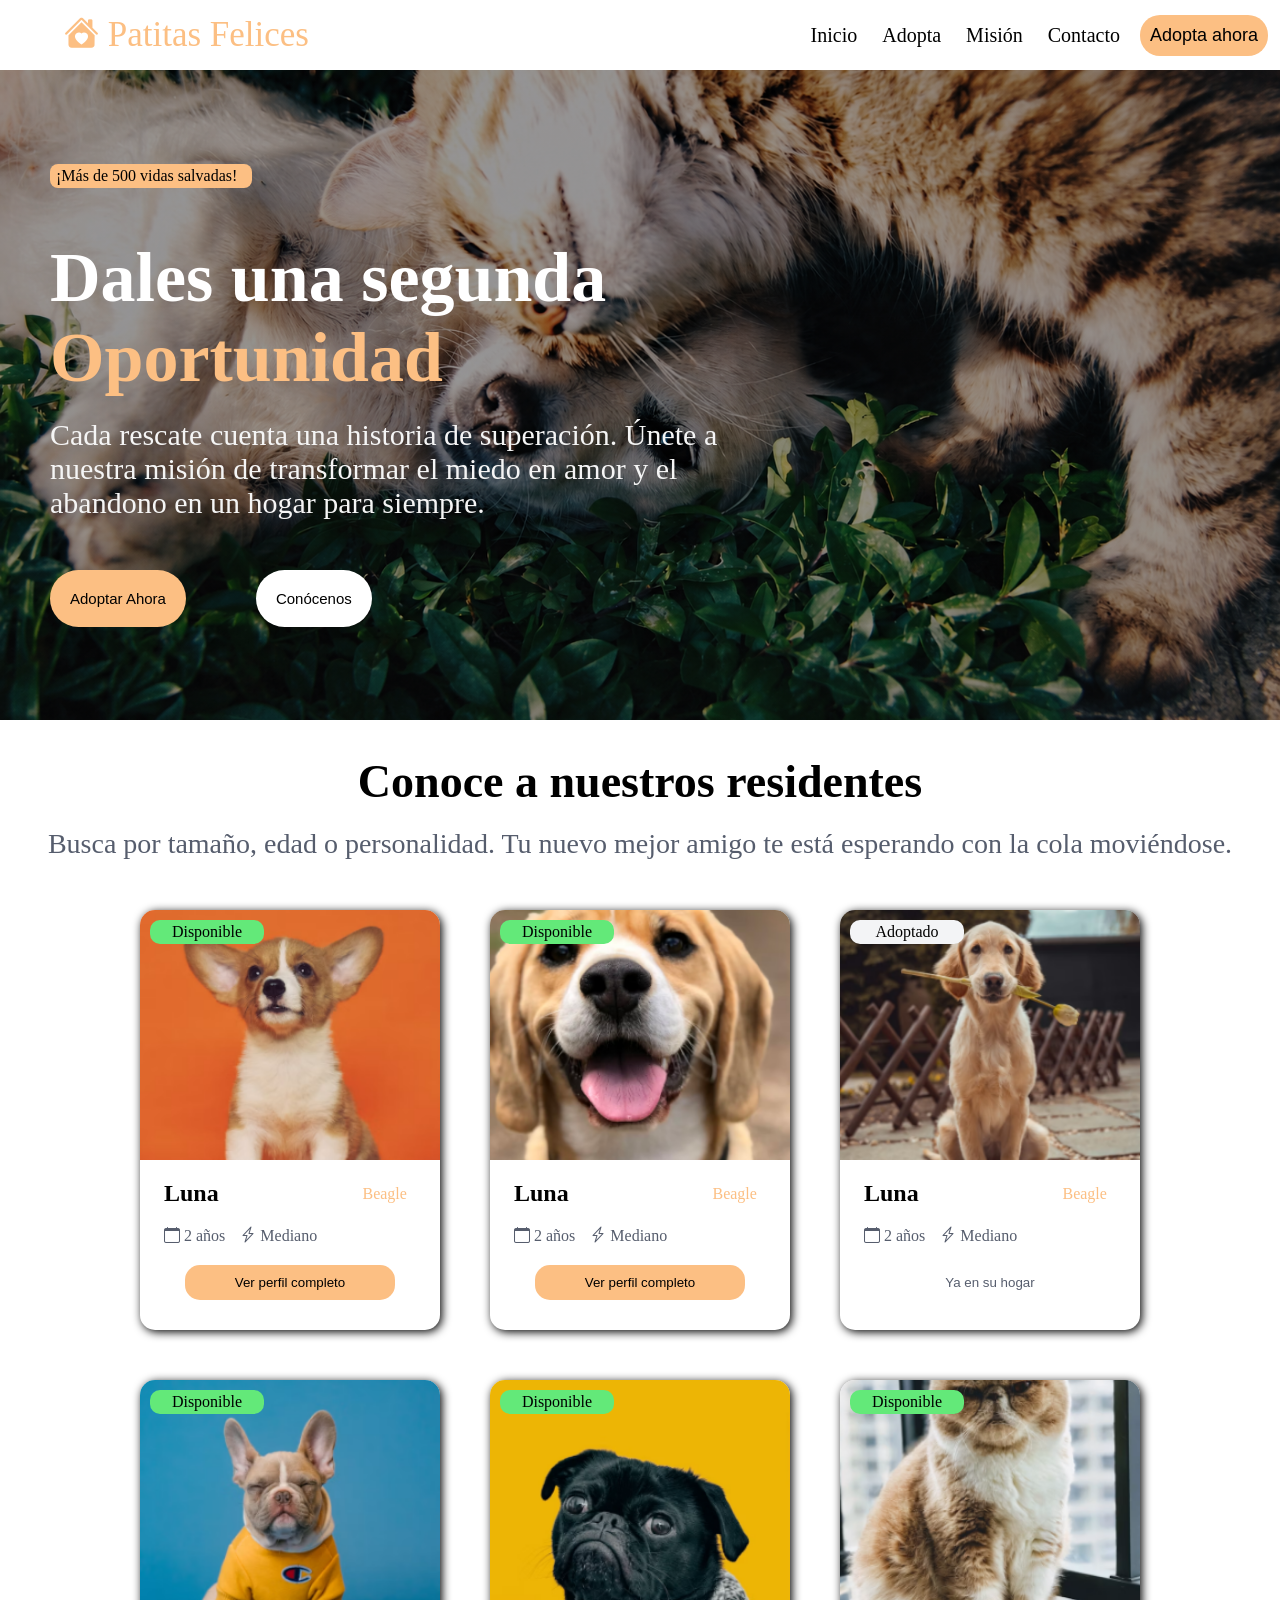
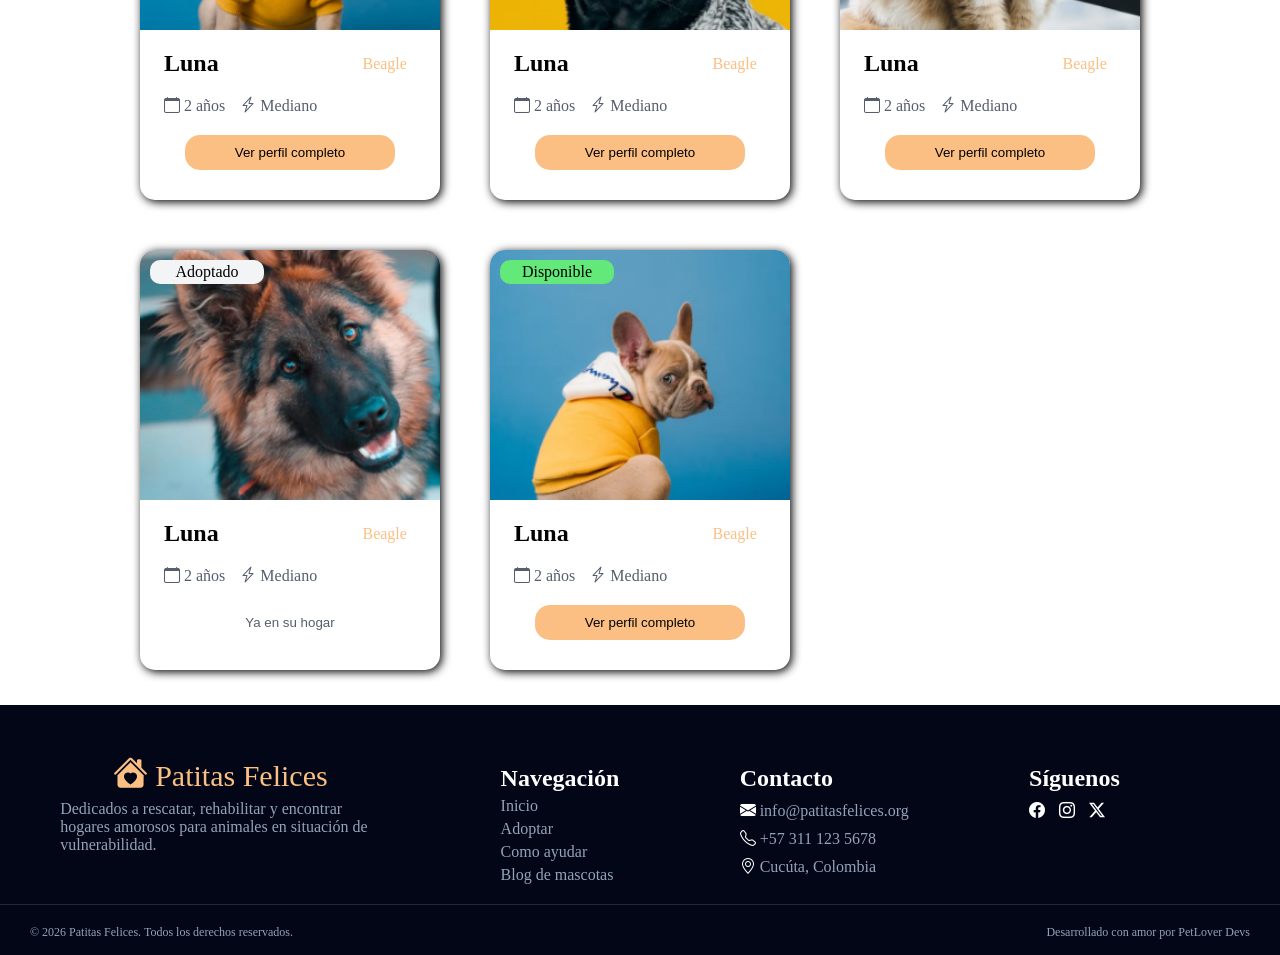
==== adopcion.html @ 18aea424 "Pagina Perfil Responsive" ====
<!DOCTYPE html>
<html lang="en">

<head>
    <meta charset="UTF-8">
    <meta name="viewport" content="width=device-width, initial-scale=1.0">
    <link rel="stylesheet" href="https://cdn.jsdelivr.net/npm/bootstrap-icons@1.13.1/font/bootstrap-icons.min.css">
    <link rel="stylesheet" href="/css/style.css">
    <title>Document</title>
</head>

<body>
    <header>
        <div class="titulo-nav">
            <i class="bi bi-house-heart-fill icon-nav"></i>
            Patitas Felices
        </div>
        <nav class="nav">

            <div class="enlaces-nav">
                <a href="index.html">Inicio</a>
                <a href="adopcion.html">Adopta</a>
                <a href="mision.html#mision">Misión</a>
                <a href="#">Contacto</a>
            </div>

            <a href="adopcion.html" class="btn-nav-a"><button class="btn-nav">Adopta ahora</button></a>
        </nav>

    </header>
    <div class="fondo-nav"></div>
    <main>
        <div class="img">
            <p class="p-1">¡Más de 500 vidas salvadas!</p>
            <h2 class="h2-1">Dales una segunda</h2>
            <h2 class="h2-2">Oportunidad</h2>
            <p class="p-2">
                Cada rescate cuenta una historia de superación. Únete a nuestra misión
                de transformar el miedo en amor y el abandono en un hogar para
                siempre.
            </p>
            <div class="cont-btn-main">
                <a href="adopcion.html"><button class="btn-1">Adoptar Ahora</button></a>
                <a href=""><button class="btn-2">Conócenos</button></a>
            </div>
        </div>
        <section class="cont-adopcion">
            <h2>Conoce a nuestros residentes</h2>
            <p>Busca por tamaño, edad o personalidad. Tu nuevo mejor amigo te está esperando con la cola moviéndose.</p>
            <div class="tarjetas-animales">

                <div class="tarjeta-animal">
                    <div class="img-adop-1 img-adop">
                        <p>Disponible</p>
                    </div>
                    <span class="tarjeta-titulo">
                        <h2>Luna</h2>
                        <p>Beagle</p>
                    </span>
                    <span class="tarjeta-descripcion">
                        <p><i class="bi bi-calendar"></i> 2 años</p>
                        <p><i class="bi bi-lightning-charge"></i> Mediano</p>
                    </span>
                    <a href="perfil.html#perfil"><button>Ver perfil completo</button></a>
                </div>
                <div class="tarjeta-animal">
                    <div class="img-adop-2 img-adop">
                        <p>Disponible</p>
                    </div>
                    <span class="tarjeta-titulo">
                        <h2>Luna</h2>
                        <p>Beagle</p>
                    </span>
                    <span class="tarjeta-descripcion">
                        <p><i class="bi bi-calendar"></i> 2 años</p>
                        <p><i class="bi bi-lightning-charge"></i> Mediano</p>
                    </span>
                    <a href="perfil.html#perfil"><button>Ver perfil completo</button></a>

                </div>
                <div class="tarjeta-animal">
                    <div class="img-adop-3 img-adop">
                        <p>Adoptado</p>
                    </div>
                    <span class="tarjeta-titulo">
                        <h2>Luna</h2>
                        <p>Beagle</p>
                    </span>
                    <span class="tarjeta-descripcion">
                        <p><i class="bi bi-calendar"></i> 2 años</p>
                        <p><i class="bi bi-lightning-charge"></i> Mediano</p>
                    </span>
                    <button class="tarjeta-adop">Ya en su hogar</button>
                </div>
                <div class="tarjeta-animal">
                    <div class="img-adop-4 img-adop">
                        <p>Disponible</p>
                    </div>
                    <span class="tarjeta-titulo">
                        <h2>Luna</h2>
                        <p>Beagle</p>
                    </span>
                    <span class="tarjeta-descripcion">
                        <p><i class="bi bi-calendar"></i> 2 años</p>
                        <p><i class="bi bi-lightning-charge"></i> Mediano</p>
                    </span>
                    <a href="perfil.html#perfil"><button>Ver perfil completo</button></a>
                </div>
                <div class="tarjeta-animal">
                    <div class="img-adop-5 img-adop">
                        <p>Disponible</p>
                    </div>
                    <span class="tarjeta-titulo">
                        <h2>Luna</h2>
                        <p>Beagle</p>
                    </span>
                    <span class="tarjeta-descripcion">
                        <p><i class="bi bi-calendar"></i> 2 años</p>
                        <p><i class="bi bi-lightning-charge"></i> Mediano</p>
                    </span>
                    <a href="perfil.html#perfil"><button>Ver perfil completo</button></a>
                </div>
                <div class="tarjeta-animal">
                    <div class="img-adop-6 img-adop">
                        <p>Disponible</p>
                    </div>
                    <span class="tarjeta-titulo">
                        <h2>Luna</h2>
                        <p>Beagle</p>
                    </span>
                    <span class="tarjeta-descripcion">
                        <p><i class="bi bi-calendar"></i> 2 años</p>
                        <p><i class="bi bi-lightning-charge"></i> Mediano</p>
                    </span>
                    <a href="perfil.html#perfil"><button>Ver perfil completo</button></a>
                </div>
                <div class="tarjeta-animal">
                    <div class="img-adop-7 img-adop">
                        <p>Adoptado</p>
                    </div>
                    <span class="tarjeta-titulo">
                        <h2>Luna</h2>
                        <p>Beagle</p>
                    </span>
                    <span class="tarjeta-descripcion">
                        <p><i class="bi bi-calendar"></i> 2 años</p>
                        <p><i class="bi bi-lightning-charge"></i> Mediano</p>
                    </span>
                    <button class="tarjeta-adop">Ya en su hogar</button>
                </div>
                <div class="tarjeta-animal">
                    <div class="img-adop-8 img-adop">
                        <p>Disponible</p>
                    </div>
                    <span class="tarjeta-titulo">
                        <h2>Luna</h2>
                        <p>Beagle</p>
                    </span>
                    <span class="tarjeta-descripcion">
                        <p><i class="bi bi-calendar"></i> 2 años</p>
                        <p><i class="bi bi-lightning-charge"></i> Mediano</p>
                    </span>
                    <a href="perfil.html#perfil"><button>Ver perfil completo</button></a>
                </div>

            </div>
        </section>
    </main>
    <footer>

        <div class="cont-principal">

            <div class="cont-logo">
                <span><i class="bi bi-house-heart-fill icon-nav"></i> Patitas
                    Felices</span>
                <p>
                    Dedicados a rescatar, rehabilitar y encontrar hogares amorosos para
                    animales en situación de vulnerabilidad.
                </p>
            </div>

            <div class="cont-nav">
                <h2>Navegación</h2>
                <a href="">Inicio</a>
                <a href="">Adoptar</a>
                <a href="">Como ayudar</a>
                <a href="">Blog de mascotas</a>
            </div>

            <div class="cont-contacto">
                <h2>Contacto</h2>
                <span><i class="bi bi-envelope-fill icon-redes"></i>
                    info@patitasfelices.org</span>
                <span><i class="bi bi-telephone icon-redes"></i> +57 311 123 5678</span>
                <span><i class="bi bi-geo-alt icon-redes"></i> Cucúta, Colombia</span>
            </div>

            <div class="cont-redes">
                <h2>Síguenos</h2>
                <span>
                    <a href="#"><i class="bi bi-facebook icon-redes"></i></a>
                    <a href="#"><i class="bi bi-instagram icon-redes"></i></a>
                    <a href="#"><i class="bi bi-twitter-x icon-redes"></i></a>
                </span>
            </div>

        </div>

        <hr />

        <div class="cont-derechAutor">
            <span>© 2026 Patitas Felices. Todos los derechos reservados.</span>
            <span>Desarrollado con amor por PetLover Devs</span>
        </div>

    </footer>
    <div class="fondo-nav-cel"></div>
</body>

</html>
---- css/style.css ----
* {
    margin: 0;
    padding: 0;
}

body {
    background-color: white
}

hr {
    border: none;
    height: 1px;
    background-color: #1E293B;
}

button,
a {
    cursor: pointer;
    text-decoration: none;
}

.fondo-nav {
    background-color: white;
    height: 70px;
    width: 100%;
}

header {
    width: 100%;
    height: 70px;
    background-color: rgba(255, 255, 255, 0.5);
    display: flex;
    align-items: center;
    position: fixed;
    justify-content: space-between;
    z-index: 100;
}

.nav {

    display: flex;
    width: 50%;
    height: 70px;
    align-items: center;
    justify-content: flex-end;
    gap: 15px;
}

.btn-nav-a {
    width: 140px;
}

.btn-nav {
    background-color: #FCBF83;
    border-radius: 20px;
    padding: 10px 10px;
    border: none;
    margin-right: 5%;
    font-size: 18px;
}

.btn-nav:hover {
    transform: scale(0.9);
    color: white;
    box-shadow: 0 3px 5px gray;
}

.icon-nav {
    color: #FCBF83;
    font-size: 35px;
}

.titulo-nav {
    color: #FCBF83;
    font-size: 35px;
    margin-left: 5%;
}

.enlaces-nav {
    display: flex;
    gap: 15px;
}

.enlaces-nav a {
    text-decoration: none;
    font-size: 20px;
    color: black;
    padding: 3px 5px;

}

.enlaces-nav a:hover {
    background-color: #FCBF83;
    border-radius: 20px;
    padding: 3px 5px;


}

.img {
    width: 100%;
    height: 650px;

    background:
        linear-gradient(rgba(0, 0, 0, 0.4), rgba(0, 0, 0, 0.4)),
        url("/img/img-fondo1.png");
    background-size: cover;
    background-repeat: no-repeat;
    background-position: center;
    display: flex;
    flex-direction: column;
    justify-content: center;
}

.img p,
.img h2 {
    margin-left: 50px;
}

.img .p-1 {
    background-color: #FCBF83;
    max-width: 190px;
    border-radius: 8px;
    padding: 3px 6px;
    margin-bottom: 50px;
}

.img .p-2 {
    max-width: 700px;
    color: whitesmoke;
    font-size: 30px;
}

.img h2 {
    color: white;
    font-size: 70px;
}


.img .h2-2 {
    color: #FCBF83;
    margin-bottom: 20px;
}

.cont-btn-main {
    margin-top: 50px;
    display: flex;
    gap: 70px;
    margin-left: 50px;
}

.img button {
    display: inline;
    max-width: 150px;
    background-color: #FCBF83;
    border: none;
    border-radius: 30px;
    padding: 20px 20px;
    font-size: 15px;
}

.img button:hover {
    transform: scale(1.1);
    box-shadow: 0 4px 2px white;
}

.img .btn-2 {
    background-color: white;
}

.img .btn-2:hover {
    box-shadow: 0 4px 2px #FCBF83;
}

footer {
    width: 100%;
    background-color: #020617;
}

.cont-principal .cont-nav {
    display: flex;
    align-items: center;
    flex-direction: column;
    align-items: flex-start;
    gap: 5px;
    margin-bottom: 20px;
}

.cont-nav a {
    color: white;
}

footer .cont-principal {
    width: 100%;
    color: white;
    display: flex;
    justify-content: space-around;
    align-items: baseline;
}

.cont-logo {
    width: 25%;
    margin-top: 50px;
    display: flex;
    flex-direction: column;
    gap: 5px;
}

.cont-logo p,
.cont-nav a,
.cont-contacto span {
    color: #94A3B8;
}

.cont-logo span {
    color: #FCBF83;
    font-size: 30px;
    align-self: center;
}

.cont-contacto {
    display: flex;
    flex-direction: column;
    gap: 10px;
}

.cont-redes {
    margin-right: 100px;
    display: flex;
    flex-direction: column;
    gap: 10px;
}

.cont-redes span a {
    margin-right: 10px;
}

.icon-redes {
    color: white;
}

.cont-derechAutor {
    width: 100%;
    height: 50px;
    color: white;
    display: flex;
    justify-content: space-between;
    flex-wrap: wrap;

}

.cont-derechAutor span {
    margin: 20px 30px;
    font-size: 12px;
    color: #94A3B8;
}

.cont-destacadas {
    background-color: white;
}

.cont-destacadas .titulo-principal,
.cont-destacadas .parrafo-principal {
    text-align: center;
    padding-top: 50px;
}

.cont-destacadas .titulo-principal {
    font-size: 46px;
}

.cont-destacadas .parrafo-principal {
    max-width: 718px;
    margin: 0 auto;
    font-size: 28px;
    line-height: 28px;
    color: #565D6DFF;
}

.cont-tarjetas {
    margin-top: 100px;
    width: 100%;
    min-height: 500px;
    display: flex;
    flex-direction: row;
    justify-content: space-around;
    flex-wrap: wrap;
    row-gap: 40px;
    padding-bottom: 50px;
}

.tarjeta {
    display: flex;
    flex-direction: column;
    justify-content: center;
    align-items: flex;
    width: 300px;
    height: 400px;
    background-color: white;
    padding: 0 20px;
    border-radius: 15px;
    box-shadow: 2px 2px 10px black;
    row-gap: 30px;

}

.tarjeta:hover {
    transform: scale(0.95);
}

.tarjeta h2 {
    font-size: 30px;
}

.tarjeta p {
    font-size: 20px;
    color: #565D6DFF;
}

.tarjeta span {
    display: flex;
    align-items: center;
    justify-content: center;
    width: 60px;
    height: 60px;
    border-radius: 10px;
    background-color: #FFF7F0FF;
}

.tarjeta span i {
    font-size: 40px;
}

.cont-img {
    display: flex;
    flex-direction: column;
    gap: 20px;
    height: 570px;
}

.cont-imgs {
    width: 100%;
    height: 600px;
    display: flex;
    flex-direction: row;
    justify-content: center;
    align-items: center;
    gap: 30px;
}

.cont-carrusel .img-4 {
    width: 275px;
    height: 570px;
    background-image: url("/img/img-dog4.png");
    background-size: cover;
    background-repeat: no-repeat;
    background-position: center;
    border-radius: 10px;
}

.cont-carrusel {
    display: flex;
    flex-direction: column;
    justify-content: center;
    align-items: center;
    gap: 20px;
    background-color: whitesmoke;
    padding-bottom: 50px;
}

.cont-carrusel h2 {
    padding-top: 30px;
    font-size: 46px;
    text-align: center;
}

.cont-carrusel p {
    font-size: 28px;
    color: #565D6DFF;
    text-align: center;
}

.cont-carrusel .img-1 {
    width: 275px;
    height: 570px;
    background-image: url("/img/img-dog1.jpg");
    background-size: cover;
    background-repeat: no-repeat;
    background-position: center;
    border-radius: 10px;
}

.cont-carrusel .img-2 {
    width: 275px;
    height: 275px;
    animation: carrusel-img2 5s linear infinite;
    animation-direction: alternate;
    background-repeat: no-repeat;
    border-radius: 10px;
}

.cont-carrusel .img-3 {
    width: 275px;
    height: 275px;
    animation: carrusel-img3 5s linear infinite;
    animation-direction: alternate;
    background-repeat: no-repeat;
    border-radius: 10px;
}

.testimonios {
    width: 100%;
    background-color: white;
    padding: 40px 0;
    display: flex;
    justify-content: space-around;
    align-items: baseline;
    flex-wrap: wrap;
    gap: 20px;
}

.cont-tarjeta-test {
    width: 371px;
    height: 283px;
    padding: 20px;
    display: flex;
    flex-direction: column;
    align-items: flex-start;
    background-color: #FFF7F080;
    border-radius: 16px;
    gap: 55px;
}

.cont-tarjeta-test:hover {
    transform: scale(0.98);
    box-shadow: 2px 2px 10px black;
}

.cont-tarjeta-test p,
.cont-principal-test p {
    font-size: 20px;
    color: #565D6DFF;
}

.cont-principal-test h2 {
    font-size: 40px;
}

.cont-principal-test {
    width: 371px;
    height: 283px;
    margin-left: 20px;
    display: flex;
    flex-direction: column;
    align-items: flex-start;
    gap: 15px;
}

.cont-persona {
    display: flex;
    align-items: center;
}

.cont-persona h4 {
    font-size: 20px;
}

.cont-persona p {
    font-size: 15px;
}

.cont-mision-vision {
    padding: 50px 0;
    width: 100%;
    display: flex;
    justify-content: space-evenly;
    background-color: white;
}

.cont-mision-vision .cont-contenido {
    width: 550px;
}

.cont-mision-vision .cont-contenido h2 {
    font-size: 48px;
}

.cont-mision-vision .cont-contenido span h3 {
    display: inline;
    padding-left: 20px;
    font-size: 25px;
}

.cont-mision-vision .cont-contenido p {
    max-width: 450px;
    padding-left: 38px;
    color: #565D6D;
    font-size: 18px;
}

.cont-img-principal {
    width: 525px;
    height: 465px;
    background-image: url("/img/img-mision.png");
    background-repeat: no-repeat;
    background-position: center;
    border-radius: 15px;

}

.check-circle {
    color: #FCBF83;
}

.cont-mision-vision .cont-contenido {
    display: flex;
    flex-direction: column;
    gap: 15px;
}

.nav-cel {
    display: none;
}

.cont-adopcion {
    padding: 35px 0;
    width: 100%;
    display: flex;
    flex-direction: column;
    align-items: center;
    justify-content: center;
    gap: 20px;
}

.tarjetas-animales {
    align-self: center;
    display: grid;
    width: 90vw;
    grid-template-columns: repeat(auto-fill,
            minmax(250px, 300px));
    gap: 50px;
    justify-content: center;
    align-items: center;
    margin-top: 30px;
}

.tarjeta-animal {
    background-color: white;
    width: 100%;
    height: 420px;
    border-radius: 15px;
    display: flex;
    flex-direction: column;
    gap: 20px;
    box-shadow: 2px 2px 10px black;
}

.tarjeta-animal:hover {
    transform: scale(0.95);
}

.img-adop {
    height: 250px;
    width: 100%;
    background-size: cover;
    background-position: center;
    background-repeat: no-repeat;
    border-top-right-radius: 15px;
    border-top-left-radius: 15px;
}

.img-adop p {
    position: relative;
    width: 100px;
    top: 10px;
    left: 10px;
    background-color: #63E979;
    border-radius: 10px;
    padding: 3px 7px;
    text-align: center;
}

.img-adop-3 p,
.img-adop-7 p {
    background-color: #F3F4F6;
}

.img-adop-1 {
    background-image: url("/img/adopcion/img-adop-1.png");
}

.img-adop-2 {
    background-image: url("/img/adopcion/img-adop-2.png");
}

.img-adop-3 {
    background-image: url("/img/adopcion/img-adop-3.png");
}

.img-adop-4 {
    background-image: url("/img/adopcion/img-adop-4.png");
}

.img-adop-5 {
    background-image: url("/img/adopcion/img-adop-5.png");
}

.img-adop-6 {
    background-image: url("/img/adopcion/img-adop-6.png");
}

.img-adop-7 {
    background-image: url("/img/adopcion/img-adop-7.png");
}

.img-adop-8 {
    background-image: url("/img/adopcion/img-adop-8.png");
}

.tarjeta-animal a {
    align-self: center;
    width: 70%;
}

.tarjeta-animal button {
    background-color: #FCBF83;
    width: 100%;
    border: none;
    border-radius: 15px;
    padding: 10px 10px;

}

.tarjeta-animal span {
    display: flex;
    align-items: center;
    gap: 15px;
    padding-left: 8%;
}

.tarjeta-titulo p {
    color: #FCBF83;
    padding-right: 12%;
}

.tarjeta-titulo {
    display: flex;
    justify-content: space-between;
}

.tarjeta-descripcion p {
    color: #565D6D;
}

button.tarjeta-adop {
    color: #565D6D;
    background-color: white;
}

.cont-adopcion>h2:first-of-type {
    font-size: 46px;
    text-align: center;
}

.cont-adopcion>p:first-of-type {
    font-size: 28px;
    text-align: center;
    color: #565D6DFF;
}

.cont-perfil {
    width: 100%;
    display: flex;
    justify-content: center;
    align-items: center;
    padding: 50px 0;
    flex-wrap: wrap;
    row-gap: 30px;
}

.img-perfil {
    width: 584px;
    height: 599px;
    background-image: url("/img/perfil/img-perfil.png");
    border-top-left-radius: 15px;
    background-repeat: no-repeat;
    background-size: cover;
    background-position: center;
}

.perfil-ubicacion p {
    display: inline;
}

.perfil-ubicacion-p-1 {
    background-color: #E0FBE4;
    color: #63E979;
    padding: 3px 15px;
    border-radius: 15px;
}

.perfil-ubicacion-p-2 {
    color: #565D6D;
}

.cont-perfil h2 {
    margin-top: 15px;
    font-size: 46px;
}

.perfil-caracteristicas {
    margin-top: 10px;
    color: #565D6D;
    font-size: 20px;
}

.info-perfil {
    background-color: whitesmoke;
    padding: 0 50px;
    width: 584px;
    height: 599px;
    display: flex;
    flex-direction: column;
    justify-content: center;
}

.perfil-historia {
    margin-top: 70px;
}

.perfil-historia h3,
.perfil-historia p {
    padding-left: 15px;
}

.perfil-historia h3 i {
    color: #FCBF83;
}

.perfil-historia p {
    color: #565D6D;
    width: 80%;
}

.perfil-stats {
    margin-top: 70px;
    display: flex;
    align-items: center;
    gap: 100px;
}

.stat-item {
    text-align: center;
}

.stat-item p {
    font-size: 13px;
    color: #565D6D;
}

.stat-item h4 {
    font-size: 20px;

}

.perfil-acciones {
    margin-top: 70px;
    display: flex;
    align-items: center;
    gap: 30px;

}

.perfil-acciones i {
    font-size: 30px;

}

.perfil-acciones button {
    background-color: #FCBF83;
    width: 70%;
    padding: 15px 50px;
    border: none;
    font-size: 20px;
    font-weight: 500;
    border-radius: 10px;
}

.perfil-acciones button:hover {
    transform: scale(0.95);
    color: white;
}

.perfil-acciones i:active {
    color: red;
}

@media(width < 1168px) {
    .info-perfil {
        align-items: center;
    }

    .perfil-acciones button {
        width: 90%;
    }
    .perfil-historia h3{
        text-align: center;
    }
    .perfil-historia h3,
    .perfil-historia p {
        padding-left: 0;
    }

    .perfil-historia p {
        width: 85%;
        margin: 0 auto;
    }

   

}

@media (max-width: 600px) {

    .img {
        width: 100%;
        height: 474px;

        background:
            linear-gradient(rgba(0, 0, 0, 0.4), rgba(0, 0, 0, 0.4)),
            url("/img/img-fondo2.png");
        background-size: cover;
        background-repeat: no-repeat;
        background-position: center;
        align-items: center;
    }

    .img p,
    .img h2 {
        margin-left: 0;
    }


    .img h2 {
        color: white;
        font-size: 10vw;
    }


    .img .h2-2 {
        margin-bottom: 0;
    }

    .img .p-1 {
        width: 100vw;
        padding: 5px 10px;
        align-self: flex-start;
        margin-left: 3vw;
    }

    .img .p-2 {
        margin-top: 20px;
        text-align: center;
        font-size: 4vw;
    }

    header {
        position: static;
    }

    .btn-nav-a {
        display: none;
    }

    .nav {
        position: fixed;
        display: flex;
        bottom: 0;
        width: 100%;
        background-color: white;
        height: 70px;
        justify-content: space-around;
        align-items: center;
        z-index: 100;
    }

    .fondo-nav-cel {
        width: 100%;
        height: 70px;
    }

    .fondo-nav {
        display: none;
    }

    header {
        height: 7vh;
    }

    .titulo-nav,
    .icon-nav {
        font-size: 7vw;
    }

    header {
        align-self: center;
    }

    .tarjeta {
        width: 70vw;
    }

    .img-1,
    .img-4 {
        display: none;
    }

    .cont-btn-main {
        margin-top: 2vh;
        justify-content: space-between;
        gap: 10px;
        margin-left: 0;
    }

    .img button {
        width: 30vw;
        font-size: 3vw;
        padding: 3vw 2vh;
    }

    .cont-destacadas .titulo-principal {
        font-size: 10vw;
    }

    .cont-destacadas .parrafo-principal {
        width: 90vw;
        margin: 0 auto;
        font-size: 5vw;
        line-height: 3vh;
    }

    .cont-carrusel h2 {
        font-size: 10vw;
    }

    .cont-carrusel p {
        font-size: 5vw;
    }


    footer .cont-principal {
        width: 100%;
        flex-direction: column;
        justify-content: flex-start;
        align-items: center;
        height: 650px;
        gap: 50px;
    }

    .cont-logo {
        width: 100%;
    }

    .cont-logo p {
        text-align: center;
    }

    .cont-nav,
    .cont-contacto,
    .cont-redes {
        align-self: flex-start;
        margin-left: 5vw;
        gap: 15px;
    }

    .cont-derechAutor {
        margin-top: 5px;
        justify-content: center;
        height: 55px;
    }

    .cont-derechAutor span {
        margin: 0;
    }

    .cont-mision-vision {
        flex-direction: column;
        justify-content: center;
        align-items: center;
        gap: 20px;
    }

    .cont-mision-vision .cont-contenido {
        width: 85vw;
    }

    .cont-mision-vision .cont-contenido h2 {
        font-size: 10vw;
        text-align: center;
    }

    .cont-mision-vision .cont-contenido p {
        width: 75vw;
        font-size: 4vw;
    }

    .cont-mision-vision .cont-contenido span h3 {
        font-size: 6vw;
    }

    .cont-img-principal {
        width: 90vw;
        height: 45vh;
        background-image: url("/img/img-mision-2.png");
        background-repeat: no-repeat;
        background-position: center;
        background-size: cover;
    }

    .img-perfil {
        width: 80vw;
        height: 500px;
        border-radius: 15px;
    }

    .info-perfil {
        padding: 0;
        width: 80vw;
        align-items: center;
    }

    .perfil-stats {
        align-items: baseline;
        gap: 10vw;
    }

    .perfil-acciones {
        gap: 5vw;

    }

    .perfil-acciones button {
        width: 90%;
    }
    .perfil-historia p {
        font-size: 4vw
    }
    .perfil-historia h3{
        font-size: 5vw;
    }
    .perfil-ubicacion,.perfil-caracteristicas{
        font-size: 4vw;
}
.info-perfil h2{
    font-size: 10vw;
}
.stat-item p{
    font-size: 3.5vw;
}
.stat-item h4{
    font-size: 4.5vw;
}
}

@keyframes carrusel-img2 {
    0% {
        background-image: url("/img/img-dog.png");
    }

    100% {
        background-image: url("/img/visily-image.png");
    }
}

@keyframes carrusel-img3 {
    0% {
        background-image: url("/img/img-dog2.png");
    }

    100% {
        background-image: url("/img/img-dog-3-2.png");
    }
}
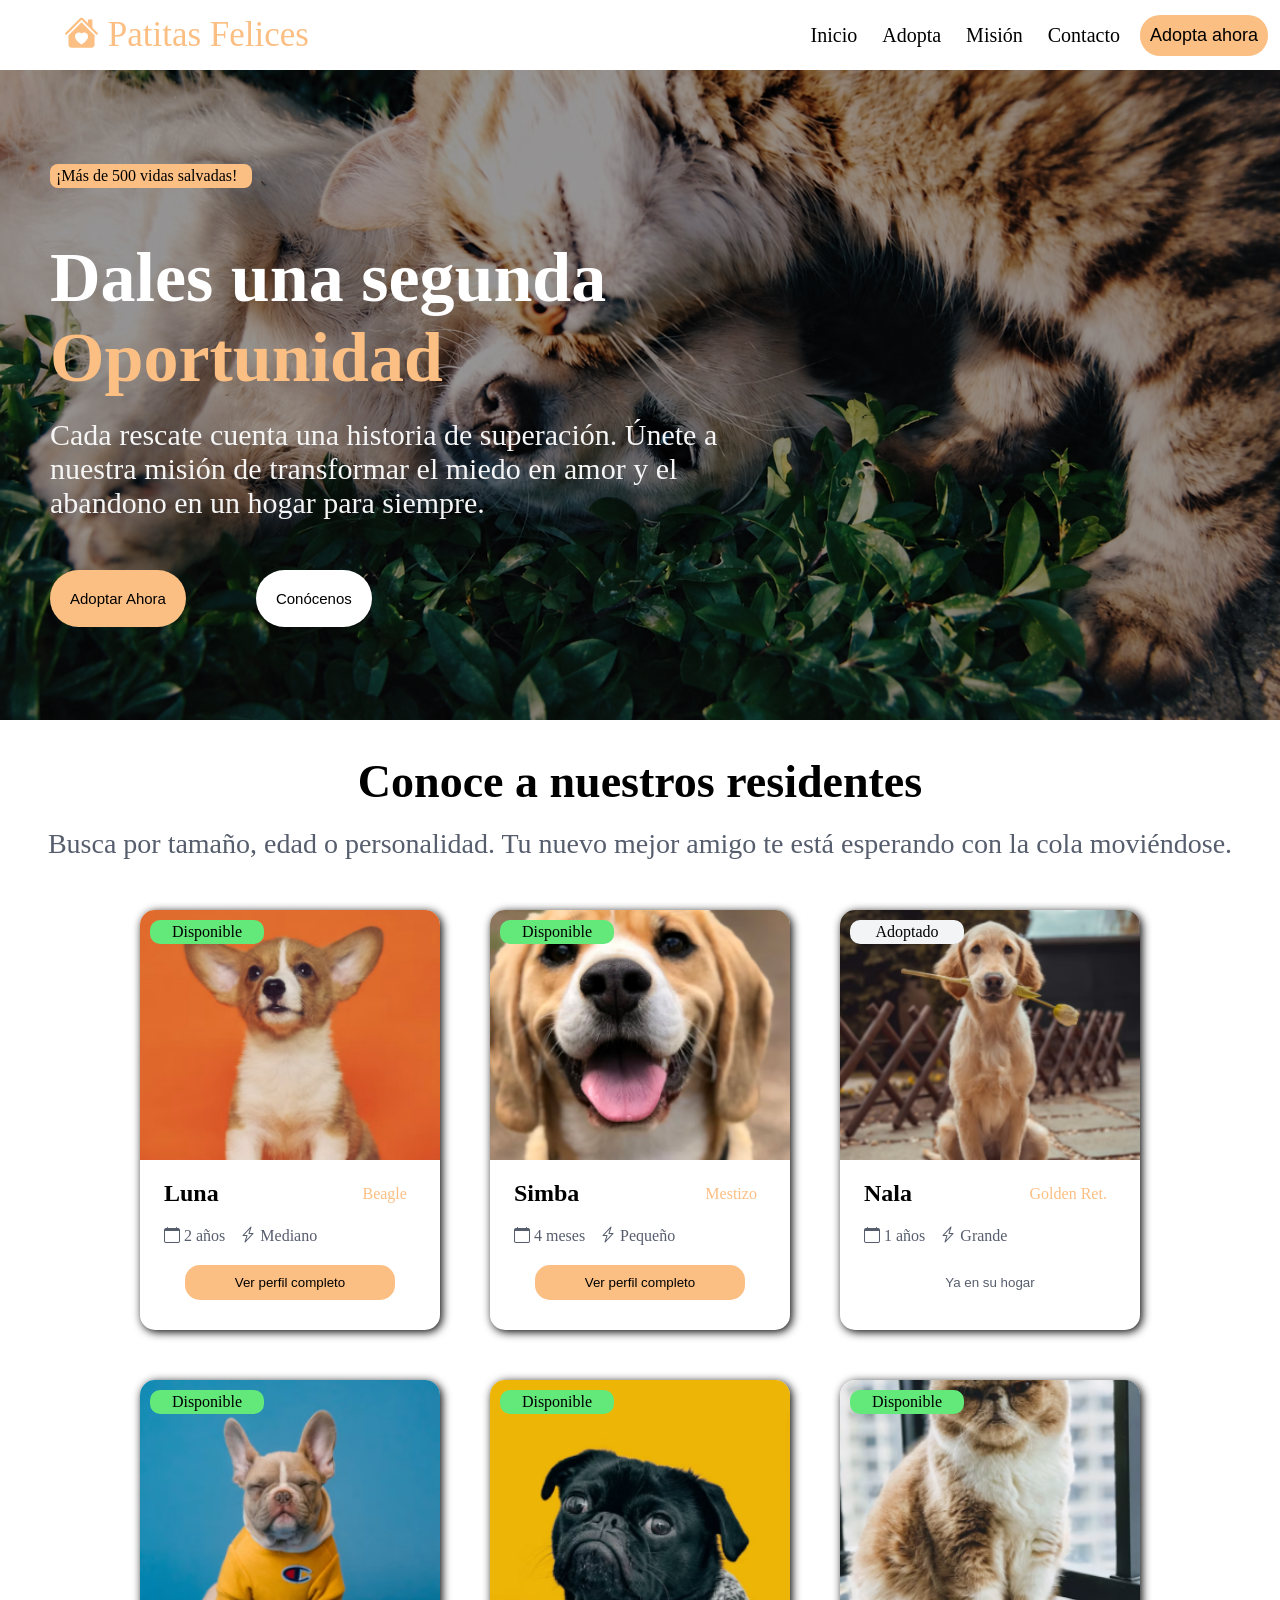
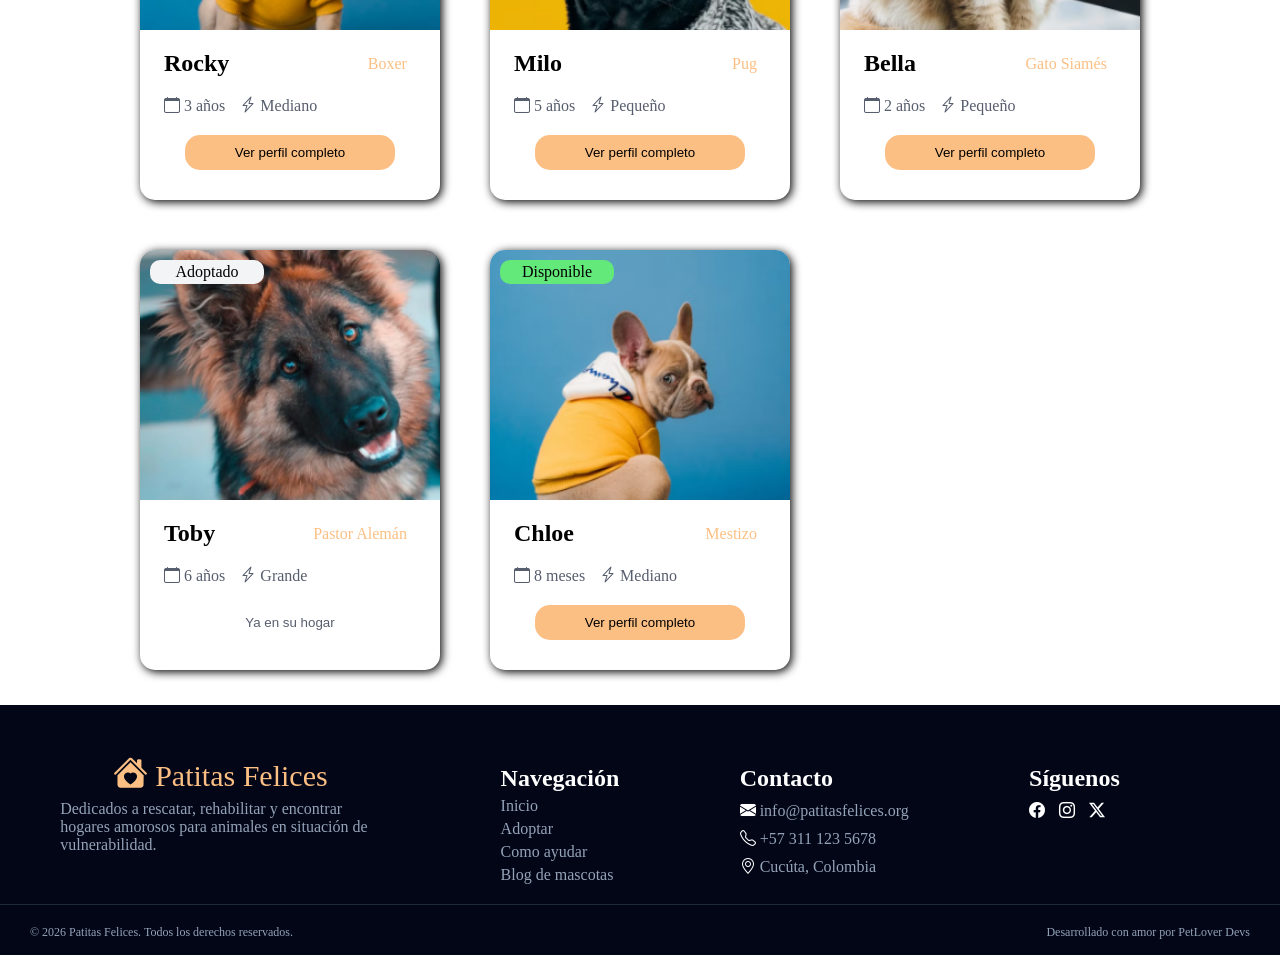
==== commit c4c0e221: "Nombre de Mascotas Corregidos" ====
--- a/adopcion.html
+++ b/adopcion.html
@@ -68,12 +68,12 @@
                         <p>Disponible</p>
                     </div>
                     <span class="tarjeta-titulo">
-                        <h2>Luna</h2>
-                        <p>Beagle</p>
-                    </span>
-                    <span class="tarjeta-descripcion">
-                        <p><i class="bi bi-calendar"></i> 2 años</p>
-                        <p><i class="bi bi-lightning-charge"></i> Mediano</p>
+                        <h2>Simba</h2>
+                        <p>Mestizo</p>
+                    </span>
+                    <span class="tarjeta-descripcion">
+                        <p><i class="bi bi-calendar"></i> 4 meses</p>
+                        <p><i class="bi bi-lightning-charge"></i> Pequeño</p>
                     </span>
                     <a href="perfil.html#perfil"><button>Ver perfil completo</button></a>
 
@@ -83,54 +83,54 @@
                         <p>Adoptado</p>
                     </div>
                     <span class="tarjeta-titulo">
-                        <h2>Luna</h2>
-                        <p>Beagle</p>
+                        <h2>Nala</h2>
+                        <p>Golden Ret.</p>
+                    </span>
+                    <span class="tarjeta-descripcion">
+                        <p><i class="bi bi-calendar"></i> 1 años</p>
+                        <p><i class="bi bi-lightning-charge"></i> Grande</p>
+                    </span>
+                    <button class="tarjeta-adop">Ya en su hogar</button>
+                </div>
+                <div class="tarjeta-animal">
+                    <div class="img-adop-4 img-adop">
+                        <p>Disponible</p>
+                    </div>
+                    <span class="tarjeta-titulo">
+                        <h2>Rocky</h2>
+                        <p>Boxer</p>
+                    </span>
+                    <span class="tarjeta-descripcion">
+                        <p><i class="bi bi-calendar"></i> 3 años</p>
+                        <p><i class="bi bi-lightning-charge"></i> Mediano</p>
+                    </span>
+                    <a href="perfil.html#perfil"><button>Ver perfil completo</button></a>
+                </div>
+                <div class="tarjeta-animal">
+                    <div class="img-adop-5 img-adop">
+                        <p>Disponible</p>
+                    </div>
+                    <span class="tarjeta-titulo">
+                        <h2>Milo</h2>
+                        <p>Pug</p>
+                    </span>
+                    <span class="tarjeta-descripcion">
+                        <p><i class="bi bi-calendar"></i> 5 años</p>
+                        <p><i class="bi bi-lightning-charge"></i> Pequeño</p>
+                    </span>
+                    <a href="perfil.html#perfil"><button>Ver perfil completo</button></a>
+                </div>
+                <div class="tarjeta-animal">
+                    <div class="img-adop-6 img-adop">
+                        <p>Disponible</p>
+                    </div>
+                    <span class="tarjeta-titulo">
+                        <h2>Bella</h2>
+                        <p>Gato Siamés</p>
                     </span>
                     <span class="tarjeta-descripcion">
                         <p><i class="bi bi-calendar"></i> 2 años</p>
-                        <p><i class="bi bi-lightning-charge"></i> Mediano</p>
-                    </span>
-                    <button class="tarjeta-adop">Ya en su hogar</button>
-                </div>
-                <div class="tarjeta-animal">
-                    <div class="img-adop-4 img-adop">
-                        <p>Disponible</p>
-                    </div>
-                    <span class="tarjeta-titulo">
-                        <h2>Luna</h2>
-                        <p>Beagle</p>
-                    </span>
-                    <span class="tarjeta-descripcion">
-                        <p><i class="bi bi-calendar"></i> 2 años</p>
-                        <p><i class="bi bi-lightning-charge"></i> Mediano</p>
-                    </span>
-                    <a href="perfil.html#perfil"><button>Ver perfil completo</button></a>
-                </div>
-                <div class="tarjeta-animal">
-                    <div class="img-adop-5 img-adop">
-                        <p>Disponible</p>
-                    </div>
-                    <span class="tarjeta-titulo">
-                        <h2>Luna</h2>
-                        <p>Beagle</p>
-                    </span>
-                    <span class="tarjeta-descripcion">
-                        <p><i class="bi bi-calendar"></i> 2 años</p>
-                        <p><i class="bi bi-lightning-charge"></i> Mediano</p>
-                    </span>
-                    <a href="perfil.html#perfil"><button>Ver perfil completo</button></a>
-                </div>
-                <div class="tarjeta-animal">
-                    <div class="img-adop-6 img-adop">
-                        <p>Disponible</p>
-                    </div>
-                    <span class="tarjeta-titulo">
-                        <h2>Luna</h2>
-                        <p>Beagle</p>
-                    </span>
-                    <span class="tarjeta-descripcion">
-                        <p><i class="bi bi-calendar"></i> 2 años</p>
-                        <p><i class="bi bi-lightning-charge"></i> Mediano</p>
+                        <p><i class="bi bi-lightning-charge"></i> Pequeño</p>
                     </span>
                     <a href="perfil.html#perfil"><button>Ver perfil completo</button></a>
                 </div>
@@ -139,12 +139,12 @@
                         <p>Adoptado</p>
                     </div>
                     <span class="tarjeta-titulo">
-                        <h2>Luna</h2>
-                        <p>Beagle</p>
-                    </span>
-                    <span class="tarjeta-descripcion">
-                        <p><i class="bi bi-calendar"></i> 2 años</p>
-                        <p><i class="bi bi-lightning-charge"></i> Mediano</p>
+                        <h2>Toby</h2>
+                        <p>Pastor Alemán</p>
+                    </span>
+                    <span class="tarjeta-descripcion">
+                        <p><i class="bi bi-calendar"></i> 6 años</p>
+                        <p><i class="bi bi-lightning-charge"></i> Grande</p>
                     </span>
                     <button class="tarjeta-adop">Ya en su hogar</button>
                 </div>
@@ -153,11 +153,11 @@
                         <p>Disponible</p>
                     </div>
                     <span class="tarjeta-titulo">
-                        <h2>Luna</h2>
-                        <p>Beagle</p>
-                    </span>
-                    <span class="tarjeta-descripcion">
-                        <p><i class="bi bi-calendar"></i> 2 años</p>
+                        <h2>Chloe</h2>
+                        <p>Mestizo</p>
+                    </span>
+                    <span class="tarjeta-descripcion">
+                        <p><i class="bi bi-calendar"></i> 8 meses</p>
                         <p><i class="bi bi-lightning-charge"></i> Mediano</p>
                     </span>
                     <a href="perfil.html#perfil"><button>Ver perfil completo</button></a>
@@ -187,7 +187,7 @@
                 <a href="">Blog de mascotas</a>
             </div>
 
-            <div class="cont-contacto">
+            <div class="cont-contacto-footer">
                 <h2>Contacto</h2>
                 <span><i class="bi bi-envelope-fill icon-redes"></i>
                     info@patitasfelices.org</span>
--- a/css/style.css
+++ b/css/style.css
@@ -208,7 +208,7 @@
 
 .cont-logo p,
 .cont-nav a,
-.cont-contacto span {
+.cont-contacto-footer span {
     color: #94A3B8;
 }
 
@@ -218,7 +218,13 @@
     align-self: center;
 }
 
-.cont-contacto {
+.cont-contacto-footer {
+    display: flex;
+    flex-direction: column;
+    gap: 10px;
+}
+
+.cont-contacto-footer {
     display: flex;
     flex-direction: column;
     gap: 10px;
@@ -795,6 +801,137 @@
     color: red;
 }
 
+.cont-contacto {
+    width: 100%;
+    display: flex;
+    justify-content: center;
+    border-radius: 20px;
+    margin: 50px 0;
+}
+
+.contacto-info {
+    background-color: #020617;
+    min-width: 280px;
+    width: 300px;
+    height: 500px;
+    display: flex;
+    flex-direction: column;
+    align-items: baseline;
+    row-gap: 30px;
+    border-radius: 15px 0 0 15px;
+}
+
+.contacto-info h2 {
+    color: white;
+    font-size: 46px;
+    margin: 30px 0 0 30px;
+}
+
+.contacto-info .contacto-descripcion {
+    color: #94A3B8;
+    font-size: 16px;
+    width: 70%;
+}
+
+.contacto-datos {
+    display: flex;
+    flex-direction: column;
+    gap: 30px;
+}
+
+.contacto-item {
+    display: flex;
+    gap: 10px;
+}
+
+.contacto-item p {
+    color: white;
+}
+
+.contacto-icono i {
+    font-size: 15px;
+    color: #FCBF83;
+}
+
+.contacto-icono {
+    width: 30px;
+    height: 30px;
+    background-color: #272F40;
+    border-radius: 20px;
+    display: flex;
+    align-items: center;
+    justify-content: center;
+}
+
+.contacto-redes {
+    display: flex;
+    gap: 30px;
+}
+
+.contacto-formulario {
+    background-color: whitesmoke;
+    min-width: 400px;
+    width: 500px;
+    display: flex;
+    flex-direction: column;
+    align-items: center;
+    border-radius: 0 15px 15px 0;
+}
+
+.contacto-formulario button {
+    width: 90%;
+    background-color: #FCBF83;
+    padding: 10px;
+    border: none;
+    border-radius: 10px;
+    margin-top: 10px;
+}
+
+.contacto-formulario p {
+    color: #565D6D;
+    margin-top: 10px;
+    font-size: 13px;
+}
+
+.formulario {
+    width: 90%;
+    margin-top: 50px;
+    display: flex;
+    flex-direction: column;
+    gap: 35px;
+}
+
+input,
+textarea,
+select {
+    border: none;
+    background-color: white;
+    border-radius: 15px;
+    padding: 7px 10px;
+}
+
+.form-fila {
+    display: flex;
+    gap: 35px;
+}
+
+.form-grupo {
+    display: flex;
+    flex-direction: column;
+    gap: 10px;
+}
+
+textarea {
+    height: 50px;
+}
+
+input:focus,
+textarea:focus,
+select:focus {
+    outline: none;
+    border: 1px solid #FCBF83;
+}
+
 @media(width < 1168px) {
     .info-perfil {
         align-items: center;
@@ -803,9 +940,11 @@
     .perfil-acciones button {
         width: 90%;
     }
-    .perfil-historia h3{
+
+    .perfil-historia h3 {
         text-align: center;
     }
+
     .perfil-historia h3,
     .perfil-historia p {
         padding-left: 0;
@@ -816,7 +955,7 @@
         margin: 0 auto;
     }
 
-   
+
 
 }
 
@@ -966,7 +1105,7 @@
     }
 
     .cont-nav,
-    .cont-contacto,
+    .cont-contacto-footer,
     .cont-redes {
         align-self: flex-start;
         margin-left: 5vw;
@@ -1024,9 +1163,10 @@
     }
 
     .info-perfil {
-        padding: 0;
-        width: 80vw;
+        padding: 10px;
+        width: 90vw;
         align-items: center;
+        border-radius: 15px;
     }
 
     .perfil-stats {
@@ -1040,26 +1180,66 @@
     }
 
     .perfil-acciones button {
-        width: 90%;
-    }
+        width: 60vw;
+        font-size: 4vw;
+    }
+    .perfil-acciones i{
+        font-size: 7vw;
+    }
+
     .perfil-historia p {
         font-size: 4vw
     }
-    .perfil-historia h3{
+
+    .perfil-historia h3 {
         font-size: 5vw;
     }
-    .perfil-ubicacion,.perfil-caracteristicas{
+
+    .perfil-ubicacion,
+    .perfil-caracteristicas {
         font-size: 4vw;
-}
-.info-perfil h2{
-    font-size: 10vw;
-}
-.stat-item p{
-    font-size: 3.5vw;
-}
-.stat-item h4{
-    font-size: 4.5vw;
-}
+    }
+
+    .info-perfil h2 {
+        font-size: 10vw;
+    }
+
+    .stat-item p {
+        font-size: 3.5vw;
+    }
+
+    .stat-item h4 {
+        font-size: 4.5vw;
+    }
+
+    .contacto-info {
+        display: none;
+    }
+
+    .form-fila {
+        flex-direction: column;
+    }
+
+    .contacto-formulario {
+        min-width: 0;
+        width: 90vw;
+        border-radius: 15px;
+    }
+
+    .formulario {
+        width: 80vw;
+        margin-top: 20px;
+    }
+
+    input,
+    textarea,
+    select {
+        width: 70vw;
+    }
+
+    .contacto-formulario button {
+        width: 80vw;
+    }
 }
 
 @keyframes carrusel-img2 {
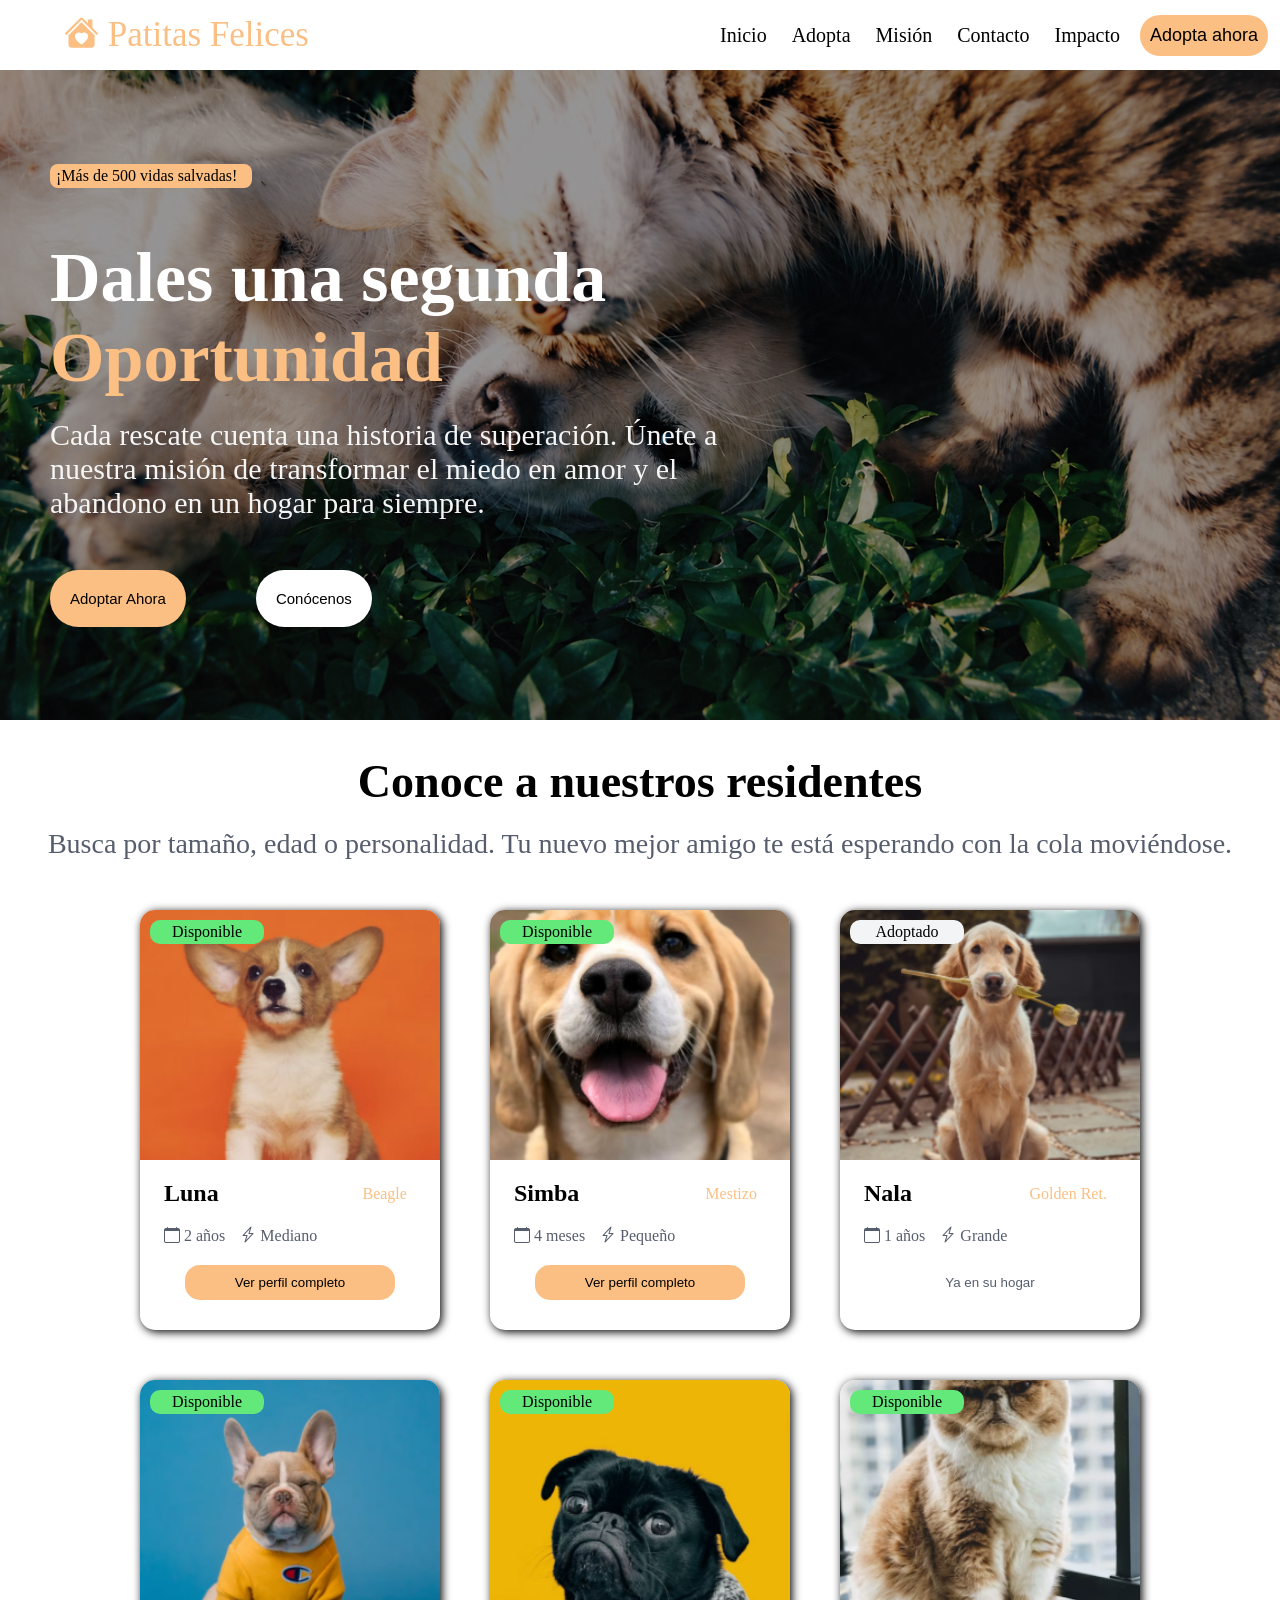
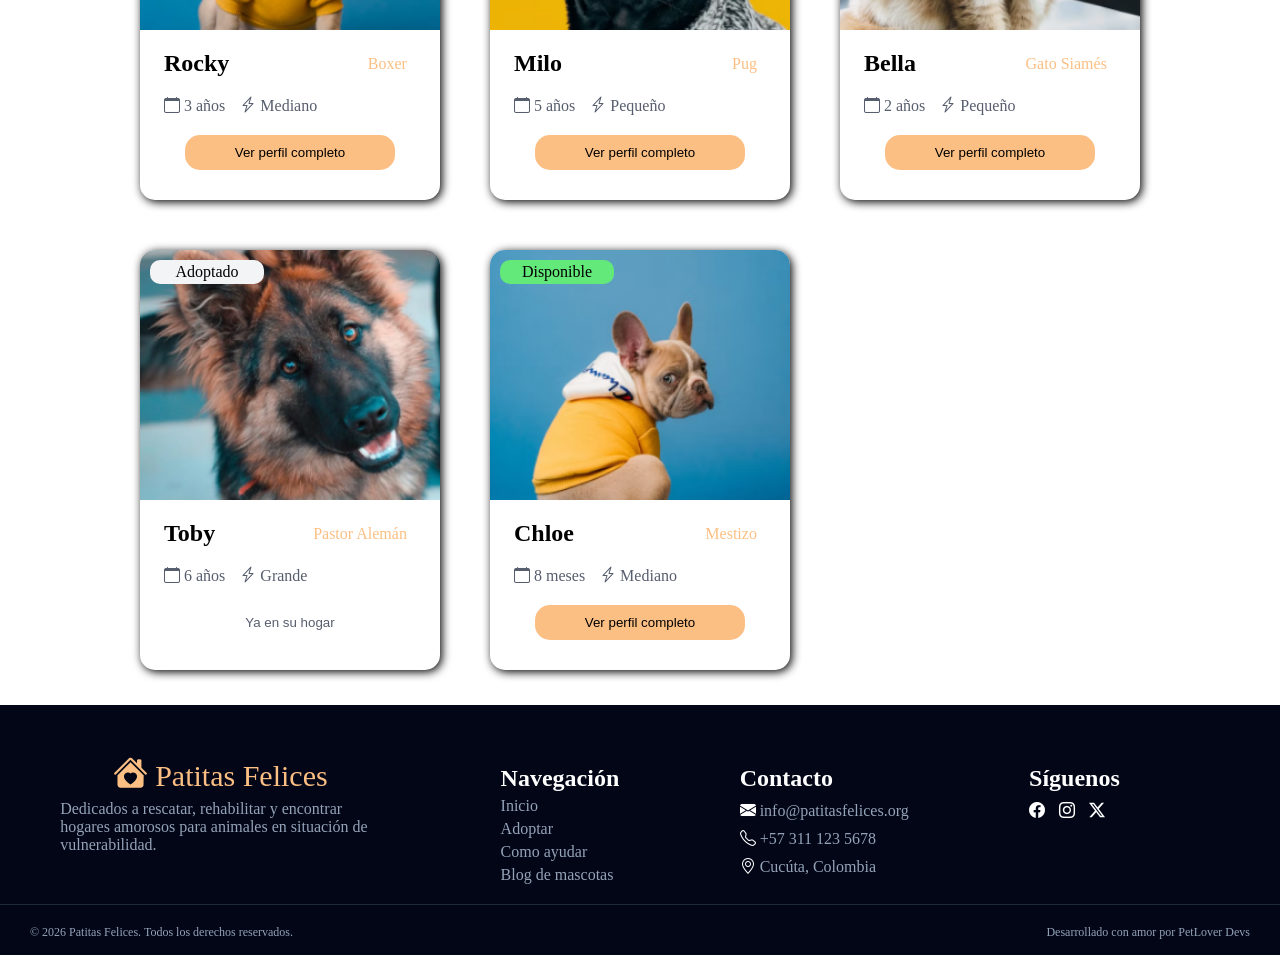
==== commit 79b48f05: "Nueva Pagina creada 'Impacto'" ====
--- a/adopcion.html
+++ b/adopcion.html
@@ -1,12 +1,12 @@
 <!DOCTYPE html>
-<html lang="en">
+<html lang="es">
 
 <head>
     <meta charset="UTF-8">
     <meta name="viewport" content="width=device-width, initial-scale=1.0">
     <link rel="stylesheet" href="https://cdn.jsdelivr.net/npm/bootstrap-icons@1.13.1/font/bootstrap-icons.min.css">
     <link rel="stylesheet" href="/css/style.css">
-    <title>Document</title>
+    <title>Adopción</title>
 </head>
 
 <body>
@@ -16,16 +16,33 @@
             Patitas Felices
         </div>
         <nav class="nav">
-
             <div class="enlaces-nav">
+              <span>
+                <i class="bi bi-heart"></i>
                 <a href="index.html">Inicio</a>
+              </span>
+              <span>
+                <i class="bi bi-search-heart"></i>
                 <a href="adopcion.html">Adopta</a>
+              </span>
+              <span>
+                <i class="bi bi-award"></i>
                 <a href="mision.html#mision">Misión</a>
-                <a href="#">Contacto</a>
-            </div>
-
-            <a href="adopcion.html" class="btn-nav-a"><button class="btn-nav">Adopta ahora</button></a>
-        </nav>
+              </span>
+              <span>
+                <i class="bi bi-info-circle"></i>
+                <a href="contacto.html">Contacto</a>
+              </span>
+              <span>
+                <i class="bi bi-bar-chart"></i>
+                <a href="impacto.html">Impacto</a>
+              </span>
+            </div>
+    
+            <a href="adopcion.html" class="btn-nav-a"
+              ><button class="btn-nav">Adopta ahora</button></a
+            >
+          </nav>
 
     </header>
     <div class="fondo-nav"></div>
@@ -41,7 +58,7 @@
             </p>
             <div class="cont-btn-main">
                 <a href="adopcion.html"><button class="btn-1">Adoptar Ahora</button></a>
-                <a href=""><button class="btn-2">Conócenos</button></a>
+                <a href="mision.html#mision"><button class="btn-2">Conócenos</button></a>
             </div>
         </div>
         <section class="cont-adopcion">
@@ -181,10 +198,10 @@
 
             <div class="cont-nav">
                 <h2>Navegación</h2>
-                <a href="">Inicio</a>
-                <a href="">Adoptar</a>
-                <a href="">Como ayudar</a>
-                <a href="">Blog de mascotas</a>
+                <a href="index.html">Inicio</a>
+                <a href="adopcion.html">Adoptar</a>
+                <a href="contacto.html">Como ayudar</a>
+                <a href="adopcion.html">Blog de mascotas</a>
             </div>
 
             <div class="cont-contacto-footer">
--- a/css/style.css
+++ b/css/style.css
@@ -80,7 +80,9 @@
     display: flex;
     gap: 15px;
 }
-
+.enlaces-nav i{
+    display: none;
+}
 .enlaces-nav a {
     text-decoration: none;
     font-size: 20px;
@@ -932,6 +934,171 @@
     border: 1px solid #FCBF83;
 }
 
+.cont-metricas{
+    width: 100%;
+    background-color: white;
+    display: flex;
+    flex-direction: column;
+    align-items: center;
+}
+.metricas-grid{
+    display: flex;
+    flex-wrap: wrap;
+    gap: 20px;
+    justify-content: center;
+}
+.metrica-item{
+    background-color: white;
+    box-shadow: 2px 2px 10px black;
+    border-radius: 15px;
+    width: 278px; 
+    height: 180px;
+    display: flex;
+    flex-direction: column;
+    justify-content: center;
+    align-items: center;
+    gap: 3px;
+}
+.metricas-badge{
+    margin-top: 30px;
+    width: 170px;
+    height: 15px;
+    color: #F69754FF;
+    background-color: #FEF6F1FF;
+    border-radius: 15px;
+    text-align: center;
+    padding: 8px 10px;
+}
+.cont-metricas h2{
+    font-size: 44px;
+}
+.metricas-descripcion{
+    color: #565D6DFF;
+    width: 60%;
+    text-align: center;
+    margin-top: 10px;
+    margin-bottom: 50px;
+}
+.metrica-numero{
+    font-size: 60px;
+}
+.metrica-label2{
+    color: #565D6D;
+    font-size: 12px;
+}
+.metrica-label{
+    font-size: 17px;
+}
+.metrica-icono{
+    font-size: 32px;
+}
+.metricas-grid .item1{
+    background-color: #FEF6F1FF;
+}
+.metricas-grid .item2{
+    background-color: #F2FDF5FF;
+}
+.metricas-grid .item3{
+    background-color: #F3F4F64D;
+}
+.metricas-grid .item4{
+    background-color: #FEF6F180;
+}
+.metrica-grafico{
+    margin: 50px 0;
+    display: flex;
+    flex-wrap: wrap;
+    gap: 40px;
+    align-items: center;
+    justify-content: space-around;
+}
+.grafico-derecha{
+    display: flex;
+    flex-direction: column;
+    gap: 10px;
+    width: 500px;
+}
+.grafico-derecha h3{
+    font-size: 25px;
+}
+.metrica-item-img{
+    width: 50px;
+    height: 50px;
+    border-radius: 100%;
+    background-color: white;
+    display: flex;
+    justify-content: center;
+    align-items: center;
+}
+.grafico-izquierdo{
+    width: 600px;
+    border-radius: 15px;
+    box-shadow: 2px 2px 10px black; 
+}
+.grafico-encabezado{
+    height: 45px;
+    display: flex;
+    flex-direction: column;
+    align-items: center;
+    justify-content: center;
+    border-bottom: 3px solid gray;
+    padding: 20px 20px;
+}
+.grafico-leyenda{
+    height: 150px;
+    display: grid;
+    grid-template-columns: repeat(5,1fr);
+    grid-template-rows: repeat(4,1fr);
+    gap: 10px;
+    padding: 20px 0;
+}
+.leyenda-item{
+    grid-column: 1/1;
+    justify-self: flex-end;
+}
+.barra{
+    display: flex;
+    justify-content: center;
+    align-items: center;
+    background-color: rgb(255, 205, 43);
+    height: 20px;
+    border-radius: 0 5px 5px 0;
+}
+.barra-rescates{
+    width: 90%;
+    grid-column: 2/6;
+    grid-row: 1/1;
+}
+.barra-adopciones{
+    width: 80%;
+    grid-column: 2/6;
+    grid-row: 2/2;
+}
+.barra-voluntarios{
+    width: 20%;
+    grid-column: 2/6;
+    grid-row: 3/3;
+}
+.barra-eventos{
+    width: 10%;
+    grid-column: 2/6;
+    grid-row: 4/4;
+}
+.gafico-acciones{
+    display: flex;
+    gap: 20px;
+}
+.gafico-acciones button{
+    background-color: #F69754FF;
+    border: none;
+    color: white;
+    border-radius: 15px;
+    padding: 10px 15px;
+}
+.gafico-acciones button:hover{
+    transform: scale(0.95);
+}
+
 @media(width < 1168px) {
     .info-perfil {
         align-items: center;
@@ -958,51 +1125,7 @@
 
 
 }
-
-@media (max-width: 600px) {
-
-    .img {
-        width: 100%;
-        height: 474px;
-
-        background:
-            linear-gradient(rgba(0, 0, 0, 0.4), rgba(0, 0, 0, 0.4)),
-            url("/img/img-fondo2.png");
-        background-size: cover;
-        background-repeat: no-repeat;
-        background-position: center;
-        align-items: center;
-    }
-
-    .img p,
-    .img h2 {
-        margin-left: 0;
-    }
-
-
-    .img h2 {
-        color: white;
-        font-size: 10vw;
-    }
-
-
-    .img .h2-2 {
-        margin-bottom: 0;
-    }
-
-    .img .p-1 {
-        width: 100vw;
-        padding: 5px 10px;
-        align-self: flex-start;
-        margin-left: 3vw;
-    }
-
-    .img .p-2 {
-        margin-top: 20px;
-        text-align: center;
-        font-size: 4vw;
-    }
-
+@media (max-width:790px) {
     header {
         position: static;
     }
@@ -1044,6 +1167,89 @@
     header {
         align-self: center;
     }
+    .enlaces-nav i{
+        display: block;
+    }
+    .enlaces-nav span{
+        display: flex;
+        flex-direction: column;
+        align-items: center;
+        justify-content: center;
+    }
+    .grafico-izquierdo{
+        width: 85vw;
+    }
+    
+}
+@media (max-width: 600px) {
+    .grafico-encabezado h3{
+        font-size: 4vw;
+    }
+    .grafico-encabezado p{
+        font-size: 3vw;
+    }
+    .leyenda-item{
+        font-size: 3vw;
+    }
+    .barra p{
+        font-size: 3vw;
+    }
+    .grafico-derecha{
+        width: 85vw;
+    }
+
+    .grafico-derecha h3{
+        font-size: 4vw;
+    }
+    .grafico-parrafo{
+        font-size: 3vw;
+    }
+    .gafico-acciones button{
+        width: 29vw;
+        font-size: 3vw;
+    }
+    .img {
+        width: 100%;
+        height: 474px;
+
+        background:
+            linear-gradient(rgba(0, 0, 0, 0.4), rgba(0, 0, 0, 0.4)),
+            url("/img/img-fondo2.png");
+        background-size: cover;
+        background-repeat: no-repeat;
+        background-position: center;
+        align-items: center;
+    }
+
+    .img p,
+    .img h2 {
+        margin-left: 0;
+    }
+
+
+    .img h2 {
+        color: white;
+        font-size: 10vw;
+    }
+
+
+    .img .h2-2 {
+        margin-bottom: 0;
+    }
+
+    .img .p-1 {
+        width: 100vw;
+        padding: 5px 10px;
+        align-self: flex-start;
+        margin-left: 3vw;
+    }
+
+    .img .p-2 {
+        margin-top: 20px;
+        text-align: center;
+        font-size: 4vw;
+    }
+
 
     .tarjeta {
         width: 70vw;
@@ -1240,8 +1446,13 @@
     .contacto-formulario button {
         width: 80vw;
     }
-}
-
+    
+}
+@media (max-width: 430px){
+    .enlaces-nav a{
+        font-size: 4.5vw;
+    }
+}
 @keyframes carrusel-img2 {
     0% {
         background-image: url("/img/img-dog.png");
